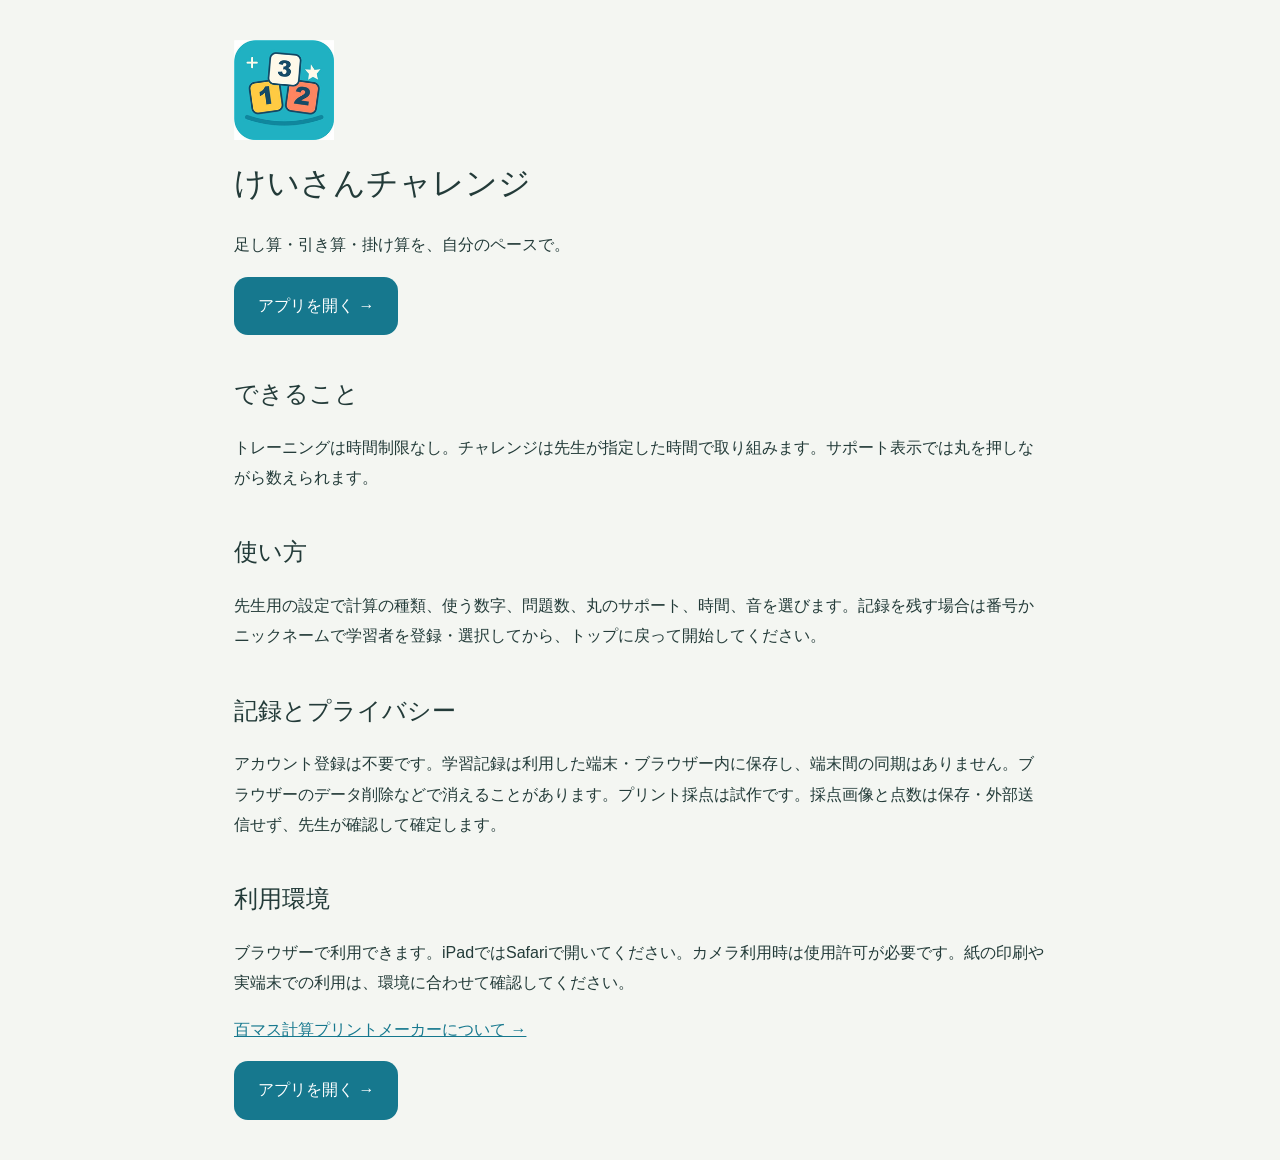
==== about-challenge.html @ ca188718 "Apply approved app icons and add search metadata and guides" ====
<!doctype html><html lang="ja"><head><meta charset="utf-8"><meta name="viewport" content="width=device-width,initial-scale=1"><title>けいさんチャレンジ｜使い方・機能</title><meta name="description" content="足し算・引き算・掛け算を、自分のペースで。トレーニングは時間制限なし。チャレンジは先生が指定した時間で取り組みます。サポート表示では丸を押しながら数えられます。"><link rel="canonical" href="https://keisan-challenge-print.pages.dev/about-challenge.html"><link rel="icon" href="assets/icon-challenge-96.png" type="image/png"><meta property="og:title" content="けいさんチャレンジ"><meta property="og:image" content="https://keisan-challenge-print.pages.dev/assets/icon-challenge-512.png"><link rel="stylesheet" href="style.css"></head><body><main class="about-page"><img class="about-icon" src="assets/icon-challenge-192.png" alt=""><h1>けいさんチャレンジ</h1><p>足し算・引き算・掛け算を、自分のペースで。</p><a class="open-app" href="index.html">アプリを開く →</a><h2>できること</h2><p>トレーニングは時間制限なし。チャレンジは先生が指定した時間で取り組みます。サポート表示では丸を押しながら数えられます。</p><h2>使い方</h2><p>先生用の設定で計算の種類、使う数字、問題数、丸のサポート、時間、音を選びます。記録を残す場合は番号かニックネームで学習者を登録・選択してから、トップに戻って開始してください。</p><h2>記録とプライバシー</h2><p>アカウント登録は不要です。学習記録は利用した端末・ブラウザー内に保存し、端末間の同期はありません。ブラウザーのデータ削除などで消えることがあります。プリント採点は試作です。採点画像と点数は保存・外部送信せず、先生が確認して確定します。</p><h2>利用環境</h2><p>ブラウザーで利用できます。iPadではSafariで開いてください。カメラ利用時は使用許可が必要です。紙の印刷や実端末での利用は、環境に合わせて確認してください。</p><p><a href="about-print.html">百マス計算プリントメーカーについて →</a></p><a class="open-app" href="index.html">アプリを開く →</a></main></body></html>
---- style.css ----
:root{font-family:"Yu Gothic UI","Meiryo",sans-serif;color:#233b39;background:#f4f6f2;font-synthesis:none}*{box-sizing:border-box}body{margin:0}header{display:flex;align-items:center;gap:16px;padding:24px 5%;background:#fff;border-bottom:1px solid #dce4df}header p{font-size:12px;margin:0;color:#617571}h1{font-size:21px;margin:3px 0}.mark{background:#226b59;color:white;border-radius:14px;font-size:32px;width:50px;height:50px;text-align:center}.badge{margin-left:auto;background:#edf3ef;border-radius:30px;padding:9px 16px;font-size:12px}main{max-width:920px;margin:auto;padding:36px 24px}.intro{margin-bottom:30px}h2{font-size:28px;margin:8px 0 12px}.eyebrow{font-size:12px;font-weight:bold;letter-spacing:2px;color:#337961}.intro>p:last-child,.hint,footer{color:#60746d;font-size:14px;line-height:1.8}section{background:#fff;border:1px solid #dde5df;border-radius:18px;padding:26px;margin:18px 0}h3{font-size:17px;margin:0 0 22px}.fields{display:grid;grid-template-columns:1fr 1fr;gap:22px}label,legend{font-size:14px;font-weight:600}label{display:flex;flex-direction:column;gap:10px}input,select,button{font:inherit}select,input[type=number]{width:100%;height:48px;border:1px solid #b5c6bd;border-radius:8px;background:#fbfcfa;padding:10px;color:#233b39}input:focus,select:focus,button:focus-visible{outline:3px solid #e2b44b;outline-offset:3px}fieldset{margin:0;padding:0;border:0;min-width:0}legend{margin-bottom:10px}.range{display:flex;align-items:center;gap:12px}.conditions{margin-top:24px}.check{display:flex;flex-direction:row;align-items:center;margin-top:22px;gap:10px}.check input{width:22px;height:22px;accent-color:#226b59}.hint{margin:12px 0}.actions{text-align:right}button{border:0;background:#226b59;color:#fff;border-radius:10px;padding:18px 24px;font-weight:bold;cursor:pointer}button:hover{background:#185644}button span{margin-left:25px}#questions{display:grid;grid-template-columns:repeat(2,1fr);gap:12px;padding-left:30px}#questions li{padding:12px;background:#f4f6f2;border-radius:8px;font-size:20px}#error{color:#923b2a;line-height:1.8}footer{text-align:center;margin:30px 0}[hidden]{display:none!important}@media(max-width:600px){header{padding:18px;gap:10px}h1{font-size:17px}.badge{display:none}main{padding:24px 14px}h2{font-size:23px}section{padding:20px}.fields{grid-template-columns:1fr}#questions{grid-template-columns:1fr}.actions button{width:100%}}
:root{--green:#226b59}.quiet{background:#edf3ef;color:#233b39}.quiet:hover{background:#dce9e0}#homeLink{margin-left:auto;padding:12px}.hero{padding:64px 32px;text-align:center;background:#e6eee4;border-radius:24px;margin:18px 0 28px}.hero h2{font-size:44px;line-height:1.6;letter-spacing:.06em}.hero>p{line-height:1.8}.hero button{min-width:240px;font-size:22px;margin:20px 0 8px}.teacher-card{display:flex;align-items:center;justify-content:space-between;width:100%;background:#fff;border:1px solid #cbd9d0;color:#233b39;text-align:left;padding:25px}.teacher-card span{font-size:14px;font-weight:normal}.teacher-card:hover{background:#edf3ef}.actions{display:flex;gap:12px;justify-content:flex-end;flex-wrap:wrap}.lesson-meta{display:flex;justify-content:space-between;color:#51675d}#progress{display:flex;justify-content:center;gap:8px;padding:0;list-style:none;margin:28px 0}#progress li{width:44px;height:44px;border:2px solid #c9d5cc;border-radius:50%;display:grid;place-items:center;background:#fff;font-size:18px}#progress .current{border:3px solid #226b59;background:#e0eee5;font-weight:bold}#progress .done{background:#e5ede7}.calculation{display:flex;justify-content:center;align-items:center;gap:20px;margin:40px 0 0;font-size:clamp(32px,6vw,64px);font-weight:bold}#answer{min-width:130px;min-height:90px;padding:10px;border:3px solid #568875;border-radius:12px;text-align:center;background:#fff}#feedback{text-align:center;min-height:56px;font-size:27px;margin:14px 0;color:#226b59}#keypad{display:grid;grid-template-columns:repeat(3,1fr);gap:12px;max-width:420px;margin:14px 0 0 auto}#keypad[data-side=left]{margin-left:0;margin-right:auto}#keypad button{min-height:72px;font-size:26px;background:#fff;color:#233b39;border:1px solid #aebfb4;box-shadow:0 3px 0 #d5dfd7}#keypad button:hover{background:#e6eee4}#keypad button:nth-child(12){background:#226b59;color:#fff}#retryOptions{text-align:center}#retryOptions button{margin:0 6px;padding:12px}@media(max-width:600px){.hero{padding:36px 18px}.hero h2{font-size:32px}.teacher-card{display:block}.teacher-card span{display:block;margin:10px 0 0}.calculation{gap:10px}#answer{min-width:95px;min-height:72px}#progress{gap:4px}#progress li{width:30px;height:30px;font-size:14px}#keypad{max-width:360px}#keypad button{min-height:60px}.actions button{width:auto}}
/* 10問を見通せる計算カード */
#progress{display:grid;grid-template-columns:repeat(10,minmax(0,1fr));gap:6px;overflow-x:auto;padding:4px 2px 10px;justify-content:normal}
#progress li{width:auto;height:auto;min-width:0;min-height:112px;border-radius:10px;display:flex;flex-direction:column;gap:9px;padding:8px 3px;border:2px solid #c9d5cc}
#progress .current{border:3px solid #226b59;padding:7px 2px;box-shadow:0 3px 0 #226b59}
.problem-number{font-size:12px;color:#60746d;line-height:1}.problem-expression{font-size:clamp(12px,1.5vw,17px);white-space:nowrap;font-weight:600;line-height:1.5}.problem-answer{display:block;width:80%;min-height:32px;border:1px solid #bdcec2;border-radius:5px;background:#fff;text-align:center;font-size:20px;line-height:30px;font-weight:600}.current .problem-number{color:#226b59;font-weight:bold}.done .problem-answer{background:#eff6ef}
@media(max-width:700px){#progress{grid-template-columns:repeat(10,76px);gap:6px}#progress li{min-height:106px}.problem-expression{font-size:16px}}
#progress li{min-height:100px;gap:7px}.problem-status{display:block;height:30px;line-height:30px;font-size:30px;font-weight:500}.problem-status.correct{color:#c33131}.problem-status.passed{color:#2467b3}
#support{margin:18px auto;max-width:700px}.support-hint{text-align:center;color:#51675d;font-size:15px;margin:8px 0 16px}#quantities{display:flex;justify-content:center;align-items:center;gap:16px;flex-wrap:wrap}.quantity{display:flex;flex-direction:column;gap:6px;padding:12px;background:#fff;border:1px solid #d0ddd4;border-radius:12px}.quantity-label{font-size:18px;text-align:center;font-weight:bold;margin-bottom:2px}.dot-row{display:grid;grid-template-columns:repeat(5,38px);gap:5px}.count-dot{display:grid;place-items:center;width:38px;height:38px;padding:0;min-width:0;border-radius:50%;background:#fff;border:2px solid #537c6a;color:#fff;touch-action:manipulation}.count-dot:hover{background:#e7eee6}.count-dot.counted{background:#226b59;border-color:#226b59}.count-dot.counted::after{content:'✓';font-size:22px}.count-dot:focus-visible{outline:3px solid #e2b44b;outline-offset:2px}.quantity-symbol{font-size:28px}.quantity-zero{color:#60746d;padding:6px}.quantity-summary{width:100%;text-align:center;margin:0;color:#51675d}#support:not([hidden])~#feedback{margin:8px 0;min-height:38px}@media(max-width:600px){#quantities{gap:10px}.dot-row{grid-template-columns:repeat(5,34px);gap:4px}.count-dot{width:34px;height:34px}.quantity{padding:10px}}
/* 入力する場所をひとまとまりにする */
#keypad{background:#e2ebf2;border:1px solid #bacddc;border-radius:20px;padding:18px;box-shadow:0 4px 0 #cedce6;max-width:456px}
#keypad button{border-color:#b4c4d0;box-shadow:0 3px 0 #c3d2dd}
#keypad button:nth-child(10){background:#fff1df;border-color:#d9bf9e;color:#674a2c}
#keypad button:nth-child(10):hover{background:#f9e2c4}
#keypad button:nth-child(12){background:#226b59;border-color:#226b59;color:#fff}
@media(max-width:600px){#keypad{padding:14px;max-width:388px;border-radius:16px}}
#openRecords{margin-top:12px}.register-row{display:flex;gap:16px;align-items:end;margin-top:24px}.register-row label{flex:1}input[type=text]{width:100%;padding:12px;border:1px solid #b5c6bd;border-radius:8px;background:#fbfcfa}#recordTable{width:100%;border-collapse:collapse}#recordTable th,#recordTable td{text-align:left;padding:14px;border-bottom:1px solid #dde5df}#recordTable th{background:#edf3ef}#recordTable button{padding:10px 16px}.record-table-wrap{overflow-x:auto}#clearLearnerRecords{margin-top:20px}#deleteRecordConfirm{background:#fff1df;border-radius:10px;padding:18px;margin-top:18px}#deleteRecordConfirm button{margin-right:10px}#storageMessage,#learnerMessage{line-height:1.8}@media(max-width:600px){.register-row{align-items:stretch;flex-direction:column}}
#openPrint{margin-top:12px}.print-controls{margin-bottom:24px}.print-controls button{margin:8px 8px 8px 0}#printError{color:#923b2a}#paper{width:210mm;min-height:297mm;padding:20mm 12mm 15mm;background:#fff;color:#000;box-shadow:0 4px 20px #0002;margin:24px auto;box-sizing:border-box;font-family:"Meiryo",sans-serif}.paper-meta{display:grid;grid-template-columns:1fr 1fr;gap:6mm 5mm;font-size:12pt;margin-bottom:10mm}.calculation-table{border-collapse:collapse;width:186mm;table-layout:fixed}.calculation-table th,.calculation-table td{border:0.4mm solid #222;padding:0;text-align:center;height:var(--cell-height);font-size:20pt;font-weight:normal}.calculation-table th{background:#f4f4f4}.paper-bottom{display:flex;justify-content:space-between;align-items:start;margin-top:5mm;font-size:11pt}.paper-qr{width:24mm;height:24mm;margin-left:auto}.paper-qr svg{display:block;width:100%;height:100%}#printView{overflow-x:auto}@page{size:A4 portrait;margin:20mm 12mm 15mm}@media print{html,body{background:#fff!important;margin:0!important;padding:0!important}header,footer,main>div:not(#printView),.print-controls{display:none!important}main{max-width:none;margin:0;padding:0}#printView{display:block!important;overflow:visible}#paper{display:block!important;margin:0;padding:0;width:186mm;min-height:0;box-shadow:none;break-inside:avoid}.calculation-table th{background:#f4f4f4!important;print-color-adjust:exact}.paper-meta,.calculation-table,.paper-bottom{break-inside:avoid}}
#paper.support-pages{width:auto;min-height:0;padding:0;background:transparent;box-shadow:none}.support-paper{width:210mm;height:297mm;box-sizing:border-box;padding:20mm 12mm 15mm;margin:24px auto;background:#fff;color:#000;box-shadow:0 4px 20px #0002}.support-paper .paper-meta{font-size:11pt;gap:4mm 5mm;margin-bottom:6mm}.support-paper-grid{display:grid;grid-template-columns:1fr 1fr;grid-template-rows:repeat(5,38mm);gap:2mm 4mm}.support-paper-card{border:0.3mm solid #555;padding:2.5mm;min-width:0;overflow:visible;box-sizing:border-box}.support-paper-card.unused{border-color:transparent}.support-paper-equation{display:flex;align-items:center;gap:2mm;font-size:15pt;white-space:nowrap;margin-bottom:2mm}.paper-answer-blank{display:inline-block;min-width:15mm;height:9mm;border:0.3mm solid #333;margin-left:auto}.paper-quantities{display:flex;align-items:center;gap:2mm;flex-wrap:wrap;font-size:12pt;max-width:100%}.paper-quantity{display:flex;flex-direction:column;gap:0.7mm;padding:1mm;border:0.2mm solid #aaa;min-height:4mm}.paper-dot-row{display:grid;grid-template-columns:repeat(5,3mm);gap:0.8mm}.paper-dot{width:3mm;height:3mm;border:0.25mm solid #000;border-radius:50%;display:block;box-sizing:border-box}.support-paper .paper-bottom{margin-top:3mm}.support-paper .paper-qr{width:24mm;height:24mm}@media print{#paper.support-pages{width:186mm;break-inside:auto}.support-paper{width:186mm;height:261mm;padding:0;margin:0;box-shadow:none;break-after:page;break-inside:avoid}.support-paper:last-child{break-after:auto}.support-paper-card{break-inside:avoid}}
.paper-dot-row{grid-template-columns:repeat(5,4mm);gap:1mm}.paper-dot{width:4mm;height:4mm}.paper-quantity{gap:0.8mm}
#openGrading{margin-top:12px}.photo-picker{margin:20px 0}#gradingVideo,#gradingCanvas{display:block;max-width:100%;height:auto;margin:20px auto}#gradingCanvas{cursor:crosshair;touch-action:manipulation}#gradingVideo{max-height:450px}.grading-row{display:grid;grid-template-columns:1fr 140px 1fr 1fr;align-items:center;gap:14px;padding:18px;background:#fff;border:1px solid #cad9cf;border-radius:12px;margin:12px 0}.grading-row canvas{width:140px;height:auto;border:1px solid #ccc}.grading-row .check{margin:0}.grading-status{grid-column:3/5}.grading-reference{position:absolute;left:-20000px;top:0;visibility:hidden;width:210mm;min-height:297mm;padding:20mm 12mm 15mm;background:#fff;color:#000;box-sizing:border-box;font-family:"Meiryo",sans-serif}.grading-reference.support-pages{padding:0;width:210mm}.grading-reference .support-paper{margin:0;box-shadow:none}#gradingResult{font-size:24px;font-weight:bold}#recognizePrint:disabled{opacity:.5}@media(max-width:600px){.grading-row{grid-template-columns:1fr 1fr}.grading-status{grid-column:auto}}
/* 学習画面：タブレットとノートPCの表示領域に合わせる */
@media screen{
body[data-view=lesson] header{padding:12px 24px}body[data-view=lesson] .mark{width:44px;height:44px;font-size:28px}body[data-view=lesson] main{padding:16px 24px 24px}body[data-view=lesson] #progress{margin:12px 0 16px}body[data-view=lesson] .calculation{margin-top:12px}body[data-view=lesson] #feedback{margin:8px 0;min-height:40px}body[data-view=lesson] #keypad{margin-top:10px}body[data-view=lesson] #keypad button{min-height:60px;padding:12px}body[data-view=lesson] #support{margin:12px auto}body[data-view=lesson] .support-hint{margin:8px 0}
}
@media screen and (min-width:900px) and (max-height:850px){
body[data-view=lesson] main{max-width:1120px;padding:10px 24px 20px}
#lesson{display:grid;grid-template-columns:minmax(0,1fr) minmax(0,1fr);column-gap:24px;align-items:start}
#lesson .lesson-meta{grid-column:1/3;grid-row:1}#lesson #progress{grid-column:1/3;grid-row:2;margin:10px 0 12px}#lesson #progress li{min-height:84px;padding-top:5px;padding-bottom:5px;gap:4px}
#lesson .calculation{grid-column:1/3;grid-row:3;margin:4px 0 14px;font-size:48px}#lesson #answer{min-height:70px;min-width:110px;padding:5px 12px}
#lesson #support{grid-column:1;grid-row:4;margin:0;width:100%;max-width:none}#lesson #feedback{grid-column:1;grid-row:5;margin:8px 0;min-height:36px}#lesson #retryOptions{grid-column:1;grid-row:6}
#lesson #keypad{grid-column:2;grid-row:4/7;width:100%;margin:0;max-width:456px;justify-self:end;padding:14px;gap:10px}#lesson #keypad button{min-height:56px;padding:10px;font-size:25px}
#lesson[data-side=left] #keypad{grid-column:1;justify-self:start}#lesson[data-side=left] #support,#lesson[data-side=left] #feedback,#lesson[data-side=left] #retryOptions{grid-column:2}
#lesson #quantities{gap:8px}#lesson .quantity{padding:8px;gap:4px}#lesson .quantity-label{font-size:16px}#lesson .dot-row{grid-template-columns:repeat(5,36px);gap:4px}#lesson .count-dot{width:36px;height:36px}#lesson .quantity-symbol{font-size:20px}
}
@media screen and (max-width:899px){#progress{grid-template-columns:repeat(10,minmax(70px,1fr))}.grading-row{grid-template-columns:1fr 120px 1fr}.grading-row canvas{width:120px}.grading-row .check{grid-column:3}.grading-status{grid-column:2/4}}
@media screen and (max-width:600px){body[data-view=lesson] main{padding:12px 14px 20px}.grading-row{grid-template-columns:1fr 1fr}.grading-row .check,.grading-status{grid-column:auto}.calculation{min-width:0}#equation{overflow-wrap:anywhere}#keypad{width:100%}}
@media screen and (min-width:601px) and (max-width:899px) and (max-height:1000px){
body[data-view=lesson] main{padding:10px 24px 16px}#lesson #progress{margin:8px 0 10px}#lesson #progress li{min-height:84px;gap:4px}#lesson .calculation{font-size:48px;margin:8px 0}#lesson #answer{min-height:70px;min-width:110px;padding:5px 12px}#lesson #support{margin:8px auto}#lesson #keypad{padding:14px;gap:10px}#lesson #keypad button{min-height:56px;padding:10px}#lesson .quantity{padding:8px;gap:4px}#lesson .dot-row{grid-template-columns:repeat(5,36px);gap:4px}#lesson .count-dot{width:36px;height:36px}
}
@media screen and (min-width:601px) and (max-width:899px) and (max-height:1000px){#lesson #keypad{gap:8px}#lesson #keypad button{min-height:52px}}
/* 子どもの入口と学習画面：あたたかい色と、分かりやすい形 */
@media screen{
body[data-view=home],body[data-view=lesson],body[data-view=result]{background:#fffaf0;color:#253a4a;font-family:"UD Digi Kyokasho N-R","BIZ UDPGothic","Yu Gothic UI","Meiryo",sans-serif}
body[data-view=home] header,body[data-view=lesson] header,body[data-view=result] header{background:#fffefb;border-bottom:2px solid #eee6d4}
body[data-view=home] .mark,body[data-view=lesson] .mark,body[data-view=result] .mark{background:#367b9d;border-radius:16px 16px 8px 16px;box-shadow:3px 3px 0 #dbeaf0}
#home .hero{position:relative;overflow:hidden;background:#fff0bd;border:2px solid #f2d783;border-radius:32px;padding:30px 28px 34px;margin-top:6px;box-shadow:0 7px 0 #f0e1ad}
#home .hero h2{font-size:42px;line-height:1.5;margin:12px 0;color:#284952;letter-spacing:.04em}#home .hero>p{color:#52625c}#home .hero .eyebrow{font-size:13px;letter-spacing:.08em;margin-top:16px}
.math-friends{display:flex;justify-content:center;align-items:center;gap:10px}.math-friends span{display:grid;place-items:center;width:46px;height:46px;border-radius:15px;background:#fffdf6;color:#367b9d;font-size:28px;font-weight:bold;box-shadow:0 3px 0 #e2cd92}.math-friends span:nth-child(1){background:#dcefe9;transform:rotate(-8deg)}.math-friends span:nth-child(3){background:#ffe0cd;transform:rotate(6deg);color:#925d42}.math-friends span:nth-child(5){background:#dfeaf8;transform:rotate(-5deg)}.math-friends span:nth-child(even){background:transparent;box-shadow:none;width:25px;color:#60715d}
#home #start{background:#337fa0;border:2px solid #276786;border-radius:22px;box-shadow:0 5px 0 #245e7a;font-size:24px;padding:18px 28px;margin-top:16px;min-height:72px}#home #start:hover{background:#286f90}#home #start:active{transform:translateY(3px);box-shadow:0 2px 0 #245e7a}#homeSummary{font-size:14px;margin-top:22px}
.teacher-area{margin-top:34px}.teacher-label{font-size:14px;font-weight:bold;color:#60716b;margin:0 0 12px}.teacher-menu{display:grid;grid-template-columns:1fr 1fr;gap:12px}.teacher-menu .teacher-card{display:block;border-radius:16px;padding:18px 20px;margin:0!important;min-width:0;font-size:17px;border-color:#d7ddd4}.teacher-menu .teacher-card span{display:block;margin:8px 0 0;font-size:12px;line-height:1.7;color:#65766d}.teacher-area #learnerSummary{font-size:12px}
body[data-view=lesson] #progress li{background:#fffefd;border-color:#d7dedc;border-radius:15px}body[data-view=lesson] #progress li:nth-child(3n+2){background:#f1f7fb}body[data-view=lesson] #progress li:nth-child(3n){background:#fff4e8}body[data-view=lesson] #progress li.current{background:#fff0b7;border-color:#337c69;box-shadow:0 4px 0 #337c69}body[data-view=lesson] #progress li.done{background:#edf4ed}
body[data-view=lesson] #answer{border-color:#d5ab48;border-radius:19px;background:#fffefa;box-shadow:0 4px 0 #eee0b9}body[data-view=lesson] .quantity{border-radius:18px;border:2px solid #dce5d9;background:#fffefa}body[data-view=lesson] .quantity-label{color:#445b51}body[data-view=lesson] #keypad{background:#dcecf7;border:2px solid #b9d4e6;border-radius:24px;box-shadow:0 5px 0 #c1d8e7}body[data-view=lesson] #keypad button{border-radius:15px;font-weight:bold;color:#29465a}body[data-view=lesson] #keypad button:nth-child(10){color:#785326}body[data-view=lesson] #keypad button:nth-child(12){color:white;background:#337c69;border-color:#337c69}body[data-view=lesson] #keypad button:active{transform:translateY(2px);box-shadow:none}body[data-view=lesson] #modeLabel{padding:4px 12px;border-radius:20px;background:#e9efe1;font-size:13px}body[data-view=lesson] #timer{align-self:center;font-variant-numeric:tabular-nums}
#result.hero{background:#fff0bd;border:2px solid #eed386;border-radius:32px}#resultTitle{color:#315b52}#resultHome{border-radius:18px;background:#337fa0;box-shadow:0 4px 0 #245e7a}
}
@media screen and (max-width:600px){#home .hero{padding:24px 16px 28px;border-radius:24px}#home .hero h2{font-size:30px}#home #start{font-size:20px;min-width:0;width:100%;padding:16px}.teacher-menu{grid-template-columns:1fr}.math-friends{gap:7px}.math-friends span{width:40px;height:40px;font-size:25px}.teacher-menu .teacher-card{padding:16px}}
@media screen and (min-width:900px) and (max-height:850px){body[data-view=lesson] #modeLabel{padding:2px 10px}body[data-view=lesson] .quantity{padding:7px}}
@media screen{body[data-view=home],body[data-view=lesson],body[data-view=result]{min-height:100svh}}
/* 「せいかつじかん」と同じ仲間が迎える計算の教室 */
.lesson-guide{display:none}
@media screen{
body[data-view=home]{background:#583f26 url('assets/classroom.png') center center/cover fixed no-repeat}
body[data-view=home] header{background:rgba(255,250,231,.94);border-bottom:2px solid #bb9558;box-shadow:0 3px 12px #241b1630}
body[data-view=home] main{max-width:1040px;padding-top:30px}
#home .hero{display:grid;grid-template-columns:minmax(0,1fr) 290px;align-items:center;gap:10px;padding:18px 24px;background:rgba(21,65,48,.94);border:7px solid #b88b4e;border-radius:24px;box-shadow:0 8px 0 #5e3e27,0 12px 26px #20140f45;overflow:visible}
.welcome-copy{min-width:0;padding:14px 0 16px}#home .hero h2{color:#fff7db;font-size:38px}#home .hero .eyebrow,#home .hero .welcome-copy>p{color:#f9f0d2}#home .hero .eyebrow{font-size:12px;margin:15px 0 6px}#home .hero h2{margin:10px 0}#home .hero .welcome-copy>p:not(.eyebrow){font-size:14px;line-height:1.8}
#home #start{background:#ffdc77;color:#3f4534;border-color:#e8bd50;box-shadow:0 5px 0 #b4872e;font-size:22px;min-height:66px;margin-top:12px;padding:16px 24px}#home #start:hover{background:#ffe99d}#home #start:active{box-shadow:0 2px 0 #b4872e}#homeSummary{margin:20px 0 0}
.welcome-friends{position:relative;align-self:stretch;display:flex;align-items:end;justify-content:center;min-height:350px;padding:66px 0 26px}.welcome-speech{position:absolute;top:8px;left:30px;z-index:2;background:#fff9e7;color:#4f5b45;font-size:18px;font-weight:bold;line-height:1.6;padding:12px 24px;border-radius:24px 24px 24px 4px;box-shadow:0 4px 0 #142f2730;transform:rotate(-3deg);margin:0}.welcome-portraits{display:flex;gap:12px;align-items:end;width:100%}.welcome-portraits img{width:126px;height:224px;object-fit:cover;object-position:center top;border:5px solid #f2dfb7;background:#fff9ea;border-radius:65px 65px 20px 20px;box-shadow:0 5px 0 #10342750}.welcome-portraits img:first-child{transform:rotate(-4deg)}.welcome-portraits img:last-child{transform:rotate(4deg)}.welcome-okojo{position:absolute;right:-4px;bottom:0;width:66px;height:138px;object-fit:contain;filter:drop-shadow(0 3px 2px #1c2a2e30)}
#home .teacher-area{background:rgba(255,250,235,.96);border:2px solid #e3cca2;border-radius:20px;padding:18px;margin-top:26px;box-shadow:0 4px 16px #291b1c30}.teacher-label{color:#625238}#home .teacher-menu .teacher-card{background:#fffdf7;border-color:#ddd2bc}#home .teacher-menu .teacher-card:hover{background:#fff1c9}#home .teacher-area #learnerSummary{color:#625c4e;margin-bottom:0}body[data-view=home] footer{color:#fff5dd;background:rgba(36,39,28,.8);border-radius:12px;padding:10px;margin-bottom:0;font-size:12px}
body[data-view=lesson] .lesson-guide,body[data-view=result] .lesson-guide{display:block;width:30px;height:44px;object-fit:contain;margin-left:auto}body[data-view=result] #homeLink{margin-left:10px}
}
@media screen and (max-width:800px){#home .hero{grid-template-columns:minmax(0,1fr) 210px;padding:16px;border-width:5px}#home .hero h2{font-size:30px}.welcome-friends{min-height:320px;padding-bottom:20px}.welcome-portraits{gap:8px}.welcome-portraits img{width:92px;height:190px;border-width:4px}.welcome-speech{left:2px;font-size:16px;padding:10px 18px;top:24px}.welcome-okojo{width:55px;height:110px}#home #start{font-size:19px;min-width:0;padding:15px 18px}.math-friends{gap:6px}.math-friends span{width:38px;height:38px;font-size:24px}}
@media screen and (max-width:600px){body[data-view=home] main{padding:20px 14px}#home .hero{display:flex;flex-direction:column;gap:0;padding:12px 16px 20px}.welcome-copy{width:100%;padding-bottom:4px}.welcome-friends{min-height:180px;height:180px;width:260px;align-self:center;padding:0;align-items:end}.welcome-portraits{justify-content:center;gap:12px}.welcome-portraits img{width:76px;height:150px;border-width:3px}.welcome-speech{top:0;left:0;font-size:13px;padding:8px 12px;transform:rotate(-4deg)}.welcome-okojo{width:48px;height:100px;right:0}#home .teacher-area{padding:14px}#home .hero .welcome-copy>p:not(.eyebrow){font-size:13px}}
@media screen{body[data-view=lesson] #homeLink{margin-left:12px;min-height:44px;padding:10px 14px}#leaveLesson{max-width:min(92vw,480px);padding:28px;border:2px solid #c6d8ce;border-radius:20px;color:#253a4a;background:#fffdf5;box-shadow:0 14px 50px #0003}#leaveLesson::backdrop{background:#20312b80}#leaveTitle{font-size:23px;line-height:1.5}#leaveDescription{font-size:17px;line-height:1.8}.leave-actions{display:flex;gap:12px;flex-wrap:wrap;margin-top:24px}.leave-actions button{min-height:48px;padding:14px 18px}body[data-view=lesson] header>div{min-width:0}@media(max-width:450px){body[data-view=lesson] header{gap:8px;padding:10px 12px}body[data-view=lesson] header h1{font-size:14px}body[data-view=lesson] header p{font-size:10px}body[data-view=lesson] .lesson-guide{display:none}body[data-view=lesson] #homeLink{margin-left:auto;font-size:12px;padding:8px}}
}
/* 子ども用の入口と先生の管理画面を分離 */
@media screen{
body[data-view=home]{background:#fffaf0}body[data-view=home] header{background:transparent;border:0;box-shadow:none;justify-content:flex-end;padding:16px 24px;min-height:72px}body[data-view=home] header>.mark,body[data-view=home] header>div{display:none}#teacherEntry{font-size:14px;min-height:44px;background:#f1f1e9;color:#54645c;border:1px solid #d3dbd2;padding:10px 16px}#teacherBack{margin-left:auto;margin-right:12px;padding:10px 14px;min-height:44px}body[data-view=home] main{max-width:920px;padding:16px 24px 32px}.child-start{min-height:calc(100svh - 130px);display:flex;flex-direction:column;align-items:center;justify-content:center;gap:20px}#childName{font-size:26px;font-weight:bold;margin:0;color:#344e45;overflow-wrap:anywhere;max-width:100%}.child-okojo{width:54px;height:100px;object-fit:contain}#home #start{display:flex;flex-direction:column;align-items:center;justify-content:center;gap:18px;width:min(100%,520px);min-height:230px;margin:0;padding:28px;background:#236e96;color:white;border:3px solid #195777;border-radius:26px;box-shadow:0 6px 0 #194c67;font-size:48px;font-weight:bold}#home #start>span{margin:0}.start-icon{font-size:54px;line-height:1}#home #start:hover{background:#195f85}#home #start:active{transform:translateY(3px);box-shadow:0 3px 0 #194c67}#startError:empty{display:none}#teacherMenuView .teacher-menu{margin-top:24px}body[data-view=home] footer{display:none}#teacherMenuView #learnerSummary{margin-top:24px}@media(max-width:600px){#home #start{min-height:210px;font-size:40px}.child-start{min-height:calc(100svh - 120px)}#teacherBack{font-size:12px;padding:8px;margin-right:6px}body:not([data-view=home]) header{flex-wrap:wrap}}
}
/* 入口の目的と温かみを戻し、操作の主役はひとつにする */
@media screen{
body[data-view=home]{background:#fbf6e9}body[data-view=home] header{justify-content:flex-start;background:#fffdf7;border-bottom:2px solid #e8ddc2;padding:16px 28px}body[data-view=home] header>.mark{display:block;background:#357e92;box-shadow:3px 3px 0 #dcebea}body[data-view=home] header>div{display:block}body[data-view=home] header>div>p{display:none}body[data-view=home] header h1{font-size:23px;line-height:1.5;margin:0}#teacherEntry{margin-left:auto}
body[data-view=home] main{padding:28px 24px;max-width:960px}.child-start{min-height:min(700px,calc(100svh - 160px));background:#fffdf6;border:2px solid #e9dcbb;border-radius:32px;box-shadow:0 7px 0 #eee2c6;gap:24px;padding:32px 28px;position:relative}#childName{font-size:22px;margin:0}.home-welcome{display:flex;justify-content:center;align-items:center;gap:28px;position:relative;width:100%;max-width:560px;min-height:230px}.child-okojo{width:110px;height:215px;object-fit:contain;filter:drop-shadow(0 5px 1px #e5ddc9)}.number-note{display:flex;flex-direction:column;justify-content:center;align-items:center;width:160px;height:120px;font-size:34px;line-height:1.5;font-weight:bold;color:#f7f5de;background:#315e4d;border:7px solid #c5a36b;border-radius:12px;transform:rotate(-6deg);box-shadow:0 4px 0 #e4d6b9}.home-invitation{align-self:flex-start;position:relative;margin:18px 0 0;background:#ffedb2;color:#455245;font-size:24px;font-weight:bold;padding:16px 22px;border-radius:24px 24px 24px 4px;line-height:1.6;white-space:nowrap}.home-invitation::after{content:'';position:absolute;left:0;bottom:-11px;width:20px;height:20px;background:#ffedb2;clip-path:polygon(0 0,100% 0,0 100%)}
#home #start{flex-direction:row;gap:18px;width:min(100%,650px);min-height:116px;padding:22px 26px;font-size:30px;border-radius:24px;background:#26748a;border-color:#1b5c70;box-shadow:0 6px 0 #194f60}#home #start:hover{background:#1c667c}#home #start .start-icon{display:grid;place-items:center;background:#fff5d8;color:#296d7e;border-radius:12px;width:52px;height:52px;font-size:40px;line-height:1;flex-shrink:0}#home #start .start-arrow{font-size:24px;margin-left:auto}#home #start>span:nth-child(2){flex:1}#startError{max-width:650px;line-height:1.8;color:#923b2a}
}
@media screen and (max-width:700px){body[data-view=home] header{padding:14px 16px;gap:12px}body[data-view=home] header h1{font-size:19px}body[data-view=home] header .mark{width:40px;height:40px;font-size:26px}body[data-view=home] main{padding:22px 16px}.child-start{padding:26px 18px;border-radius:26px}.home-welcome{gap:16px}.number-note{width:125px;height:108px;font-size:28px}.child-okojo{width:85px;height:185px}.home-invitation{font-size:20px;padding:14px 16px}#home #start{font-size:24px;padding:20px 18px;gap:12px;min-height:105px}}
@media screen and (max-width:450px){body[data-view=home] header{gap:8px}body[data-view=home] header h1{font-size:15px}#teacherEntry{font-size:12px;padding:8px 10px}.child-start{padding:22px 14px;gap:22px}.home-welcome{gap:10px;min-height:195px}.number-note{width:98px;height:92px;font-size:22px;border-width:5px}.child-okojo{width:64px;height:160px}.home-invitation{font-size:16px;padding:12px;margin-top:12px}#home #start{font-size:19px;gap:10px;padding:18px 12px;min-height:100px}#home #start .start-icon{width:38px;height:42px;font-size:30px}#home #start .start-arrow{font-size:16px}}
@media screen and (max-height:700px) and (min-width:701px){body[data-view=home] main{padding-top:18px}.child-start{min-height:0;gap:16px;padding:22px}.home-welcome{min-height:185px}.child-okojo{height:175px}.home-invitation{margin-top:8px}#home #start{min-height:100px}}
/* かぞえて とこう！けいさんチャレンジ：タイトル→数える仲間→スタート */
@media screen{
body[data-view=home]{background:#fffcf3}body[data-view=home]::before{content:'';position:absolute;left:0;right:0;top:0;height:18px;background:#19afbf;pointer-events:none}body[data-view=home] header{background:transparent;border:0;box-shadow:none;padding:30px 24px 8px;min-height:74px;justify-content:flex-end}body[data-view=home] header>.mark,body[data-view=home] header>div{display:none}body[data-view=home] main{max-width:740px;padding:8px 24px 36px}.child-start{min-height:0;border:0;border-radius:0;background:transparent;box-shadow:none;padding:14px 20px 28px;gap:0;max-width:620px;margin:0 auto;text-align:center}.child-brand{position:relative;z-index:1}.challenge-invitation{font-size:clamp(20px,3vw,27px);font-weight:800;letter-spacing:.1em;color:#3a736e;margin:0 0 12px}.challenge-title{display:flex;flex-direction:column;align-items:center;gap:1px;margin:0;font-family:"UD Digi Kyokasho N-B","BIZ UDPGothic","Meiryo",sans-serif;font-size:clamp(38px,6.4vw,57px);line-height:1.25;letter-spacing:.05em;font-weight:900}.challenge-title span{display:block;color:#267b9b;text-shadow:2px 3px 0 #dcebe9}.challenge-title span:last-child{color:#be7526;text-shadow:2px 3px 0 #ffedbd}.counting-scene{position:relative;display:flex;align-items:center;justify-content:center;width:100%;margin:10px 0 8px;min-height:0}.counting-mascot{display:block;width:min(100%,460px);height:auto;max-height:300px;object-fit:contain}.counting-scene::before,.counting-scene::after{content:'＋';font-weight:bold;font-size:26px;color:#c2e5e4;position:absolute;top:30%;left:5%;pointer-events:none}.counting-scene::after{content:'＝';left:auto;right:5%;top:60%;color:#eed9ac;transform:rotate(-12deg)}#childName{font-size:18px;color:#596c61;margin:16px 0 0}#home #start{width:min(100%,470px);min-height:82px;padding:20px 28px;border-radius:24px;flex-direction:row;gap:20px;font-size:27px;background:#16788e;border:3px solid #14667a;box-shadow:0 5px 0 #125468}#home #start>span:first-child{flex:1;margin:0}#home #start .start-arrow{font-size:23px;flex:0;margin:0}#home #start:hover{background:#0e6d83}#teacherEntry{background:#fffdf6;color:#61736c;border-color:#dce4d9;font-size:13px;min-height:42px;padding:9px 14px}#startError{font-size:15px;margin-top:20px}
}
@media screen and (max-height:800px) and (min-width:601px){body[data-view=home] header{padding-top:26px}.child-start{padding-top:0}.challenge-invitation{font-size:22px;margin-bottom:8px}.challenge-title{font-size:46px}.counting-mascot{max-height:245px;width:370px}.counting-scene{margin:4px 0}#home #start{min-height:74px;font-size:25px;padding:17px 24px}}
@media screen and (max-width:600px){body[data-view=home] main{padding:10px 16px 28px}.child-start{padding:14px 6px 22px}.challenge-invitation{font-size:20px;margin-bottom:10px}.challenge-title{font-size:clamp(32px,8.7vw,46px)}.counting-mascot{max-height:270px;width:100%}.counting-scene{margin:12px 0 8px}#home #start{min-height:78px;padding:18px;font-size:23px;gap:10px}#home #start .start-arrow{font-size:18px}.counting-scene::before{left:0}.counting-scene::after{right:0}}
@media screen{#home #start>span:first-child{flex:1 1 auto;white-space:nowrap}#home #start>span.start-arrow:last-child{flex:0 0 auto;margin:0;font-size:22px}.counting-scene::before,.counting-scene::after{content:none}}@media screen and (max-width:450px){#home #start>span.start-arrow:last-child{font-size:16px}}
.screen-reader-title{position:absolute;width:1px;height:1px;padding:0;margin:-1px;overflow:hidden;clip-path:inset(50%);white-space:nowrap;border:0}
@media screen{.child-brand{width:100%;display:flex;justify-content:center}.challenge-logo{display:block;width:min(100%,450px);height:auto;max-height:280px;object-fit:contain}.counting-scene{margin:0 0 10px}.counting-mascot{max-height:270px;width:min(100%,420px)}.child-start{padding-top:0}}
@media screen and (max-height:800px) and (min-width:601px){.challenge-logo{max-height:225px;width:365px}.counting-mascot{max-height:220px;width:340px}.counting-scene{margin:0 0 8px}}
@media screen and (max-width:600px){.challenge-logo{width:min(100%,350px);max-height:225px}.counting-mascot{max-height:240px}.child-start{padding-top:0}.counting-scene{margin:0 0 10px}}
@media screen{#teacherEntry{display:flex;flex-direction:column;align-items:flex-start;gap:4px;text-align:left;padding:10px 14px;border:1px solid #c9d6cd;background:#fffdf6;color:#3c564d;min-height:52px}#teacherEntry>span{margin:0}.teacher-entry-name{font-size:12px;font-weight:600}.teacher-entry-action{font-size:14px;font-weight:700}.teacher-menu-lead{font-size:16px;line-height:1.8;color:#52685f;max-width:680px}#teacherMenuView h2{margin-top:8px}@media(max-width:450px){#teacherEntry{padding:8px 10px;gap:3px}.teacher-entry-name{font-size:10px}.teacher-entry-action{font-size:12px}}}
@media screen{.teacher-workspaces{display:grid;gap:24px;margin-top:26px}.teacher-workspace{margin:0;padding:26px;border:2px solid #c9dcd8;border-radius:20px;background:#f3f9f6}.teacher-workspace.print-workspace{border-color:#e1d2af;background:#fff9ed}.workspace-heading{display:flex;gap:16px;align-items:center}.workspace-heading h3{font-size:22px;margin:0 0 6px}.workspace-heading p{font-size:14px;line-height:1.7;color:#52685f;margin:0}.workspace-icon{display:grid;place-items:center;width:48px;height:48px;background:#d5e9e5;color:#2c655a;border-radius:12px;font-size:30px;flex-shrink:0}.print-workspace .workspace-icon{background:#f3e4bf;color:#80622a}.workspace-summary{font-size:14px;color:#52685f;margin:18px 0 0}#teacherMenuView .teacher-workspace .teacher-menu{margin-top:20px}.teacher-workspace .hint{margin:18px 0 0}.teacher-workspace .teacher-card{min-height:100px;text-align:left;background:#fff}.teacher-workspace .teacher-card span{font-size:13px}@media(max-width:600px){.teacher-workspace{padding:20px 16px}.workspace-heading{gap:12px}.workspace-heading h3{font-size:19px}.workspace-heading p{font-size:13px}.workspace-icon{width:40px;height:40px;font-size:26px}}}

@media screen{.print-app-nav{display:flex;gap:12px;flex-wrap:wrap;margin-bottom:30px}body[data-app="print"] header{border-top:8px solid #d9b768}body[data-app="print"] .print-controls>p:first-child{display:none}body[data-app="print"] footer a{color:#226b59}}

@media print{.print-app-nav{display:none!important}}

.paper-link{display:flex;flex-direction:column;align-items:center;gap:1mm;color:#000;text-decoration:none;font-size:8pt;width:36mm;margin-left:5mm}.paper-link svg{display:block;width:30mm;height:30mm}.paper-bottom{justify-content:flex-end}.imported-notice{text-align:center;font-weight:bold;color:#226b59}.answer-cell{color:#bd3232!important}.answer-actions{display:flex;gap:12px;flex-wrap:wrap;margin:16px 0}@media print{.answer-actions{display:none!important}}

#answerQrVideo{display:block;width:100%;max-width:720px;max-height:65vh;background:#172c29;border-radius:16px;margin:20px 0;object-fit:contain}

@media screen{.child-mode-buttons{display:grid;grid-template-columns:1fr 1fr;gap:16px;width:100%;max-width:560px;margin:0 auto}.child-mode-buttons button,#home .child-mode-buttons #start{display:flex;flex-direction:column;justify-content:center;align-items:center;gap:8px;width:100%;min-width:0;min-height:100px;margin:0;padding:16px 10px;border-radius:22px;font-size:25px;box-shadow:0 5px 0 #125468}.child-mode-buttons #startChallenge{background:#d96a32;border:3px solid #bf5725;box-shadow:0 5px 0 #a24a20}.child-mode-buttons button span{margin:0!important;white-space:nowrap}.child-mode-buttons small{font-size:13px;font-weight:normal}.child-record-button{display:block;margin:22px auto 0;min-width:180px;background:#fff2c8;color:#674f27;border:2px solid #d7bb72;border-radius:18px;font-size:23px}.child-record-button:hover{background:#f6e5ac}#childRecordsView{max-width:660px;margin:auto}#childRecordStats{padding:24px;background:#fff2c8;border-radius:20px;font-size:27px;font-weight:bold;text-align:center}#childRecordList{list-style:none;padding:0}#childRecordList li{display:flex;justify-content:space-between;gap:16px;padding:20px;margin:12px 0;background:#fff;border-radius:16px;font-size:21px}#childRecordList strong{color:#16788e}#childRecordName{font-size:23px}#childRecordMessage{line-height:1.8}@media(max-width:450px){.child-mode-buttons{gap:10px}.child-mode-buttons button,#home .child-mode-buttons #start{font-size:20px}.child-mode-buttons small{font-size:11px}.counting-mascot{max-height:190px}}}

.app-icon{object-fit:contain;padding:0;background:transparent;border-radius:12px}body[data-view=home] header>.app-icon{display:none}.about-page{max-width:860px;margin:0 auto;padding:40px 24px;line-height:1.9}.about-page h1{font-size:32px}.about-page .about-icon{width:100px;height:100px}.about-page .open-app{display:inline-block;padding:14px 24px;border-radius:14px;background:#16788e;color:white;text-decoration:none;font-weight:bold}.about-page h2{margin-top:36px;font-size:24px}.about-page a{color:#16788e}.about-page .open-app{color:white}
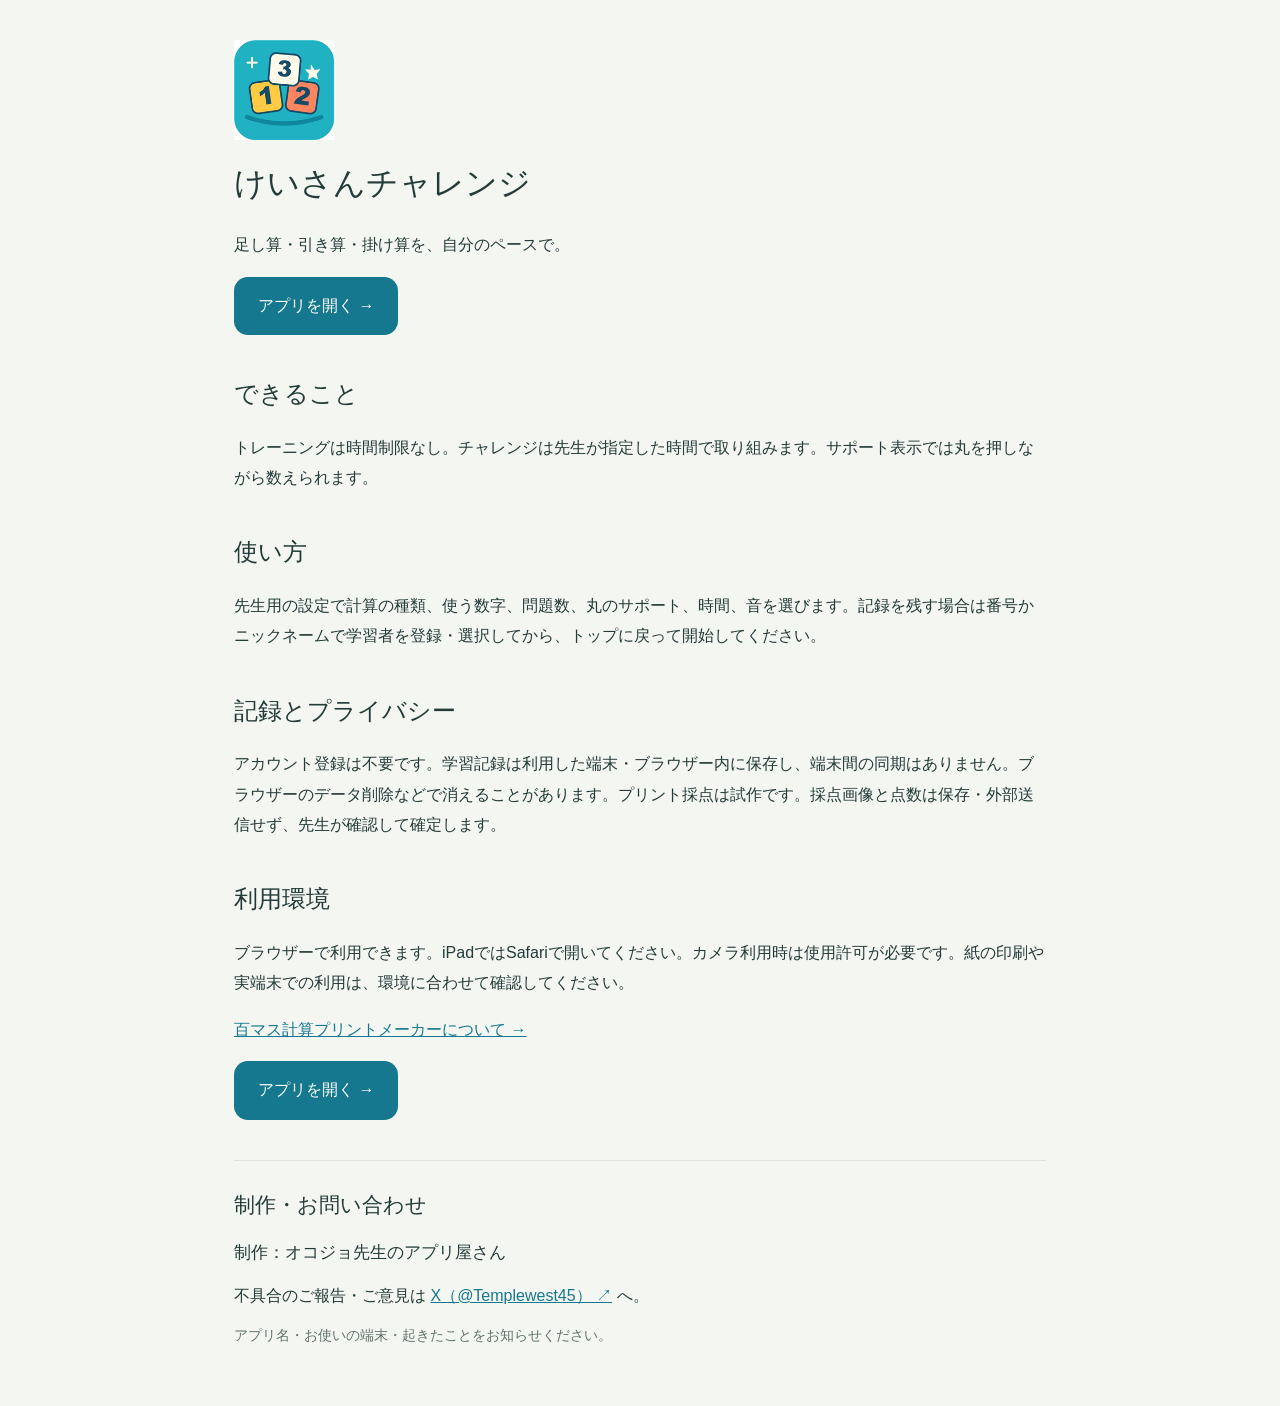
==== commit be2764aa: "Add creator credit and feedback contact to existing app guides" ====
--- a/about-challenge.html
+++ b/about-challenge.html
@@ -1 +1 @@
-<!doctype html><html lang="ja"><head><meta charset="utf-8"><meta name="viewport" content="width=device-width,initial-scale=1"><title>けいさんチャレンジ｜使い方・機能</title><meta name="description" content="足し算・引き算・掛け算を、自分のペースで。トレーニングは時間制限なし。チャレンジは先生が指定した時間で取り組みます。サポート表示では丸を押しながら数えられます。"><link rel="canonical" href="https://keisan-challenge-print.pages.dev/about-challenge.html"><link rel="icon" href="assets/icon-challenge-96.png" type="image/png"><meta property="og:title" content="けいさんチャレンジ"><meta property="og:image" content="https://keisan-challenge-print.pages.dev/assets/icon-challenge-512.png"><link rel="stylesheet" href="style.css"></head><body><main class="about-page"><img class="about-icon" src="assets/icon-challenge-192.png" alt=""><h1>けいさんチャレンジ</h1><p>足し算・引き算・掛け算を、自分のペースで。</p><a class="open-app" href="index.html">アプリを開く →</a><h2>できること</h2><p>トレーニングは時間制限なし。チャレンジは先生が指定した時間で取り組みます。サポート表示では丸を押しながら数えられます。</p><h2>使い方</h2><p>先生用の設定で計算の種類、使う数字、問題数、丸のサポート、時間、音を選びます。記録を残す場合は番号かニックネームで学習者を登録・選択してから、トップに戻って開始してください。</p><h2>記録とプライバシー</h2><p>アカウント登録は不要です。学習記録は利用した端末・ブラウザー内に保存し、端末間の同期はありません。ブラウザーのデータ削除などで消えることがあります。プリント採点は試作です。採点画像と点数は保存・外部送信せず、先生が確認して確定します。</p><h2>利用環境</h2><p>ブラウザーで利用できます。iPadではSafariで開いてください。カメラ利用時は使用許可が必要です。紙の印刷や実端末での利用は、環境に合わせて確認してください。</p><p><a href="about-print.html">百マス計算プリントメーカーについて →</a></p><a class="open-app" href="index.html">アプリを開く →</a></main></body></html>+<!doctype html><html lang="ja"><head><meta charset="utf-8"><meta name="viewport" content="width=device-width,initial-scale=1"><title>けいさんチャレンジ｜使い方・機能</title><meta name="description" content="足し算・引き算・掛け算を、自分のペースで。トレーニングは時間制限なし。チャレンジは先生が指定した時間で取り組みます。サポート表示では丸を押しながら数えられます。"><link rel="canonical" href="https://keisan-challenge-print.pages.dev/about-challenge.html"><link rel="icon" href="assets/icon-challenge-96.png" type="image/png"><meta property="og:title" content="けいさんチャレンジ"><meta property="og:image" content="https://keisan-challenge-print.pages.dev/assets/icon-challenge-512.png"><link rel="stylesheet" href="style.css"></head><body><main class="about-page"><img class="about-icon" src="assets/icon-challenge-192.png" alt=""><h1>けいさんチャレンジ</h1><p>足し算・引き算・掛け算を、自分のペースで。</p><a class="open-app" href="index.html">アプリを開く →</a><h2>できること</h2><p>トレーニングは時間制限なし。チャレンジは先生が指定した時間で取り組みます。サポート表示では丸を押しながら数えられます。</p><h2>使い方</h2><p>先生用の設定で計算の種類、使う数字、問題数、丸のサポート、時間、音を選びます。記録を残す場合は番号かニックネームで学習者を登録・選択してから、トップに戻って開始してください。</p><h2>記録とプライバシー</h2><p>アカウント登録は不要です。学習記録は利用した端末・ブラウザー内に保存し、端末間の同期はありません。ブラウザーのデータ削除などで消えることがあります。プリント採点は試作です。採点画像と点数は保存・外部送信せず、先生が確認して確定します。</p><h2>利用環境</h2><p>ブラウザーで利用できます。iPadではSafariで開いてください。カメラ利用時は使用許可が必要です。紙の印刷や実端末での利用は、環境に合わせて確認してください。</p><p><a href="about-print.html">百マス計算プリントメーカーについて →</a></p><a class="open-app" href="index.html">アプリを開く →</a><section class="creator-info" aria-labelledby="creator-info-heading"><h2 id="creator-info-heading">制作・お問い合わせ</h2><p class="creator-credit">制作：<strong>オコジョ先生のアプリ屋さん</strong></p><p>不具合のご報告・ご意見は <a href="https://x.com/Templewest45" target="_blank" rel="noopener noreferrer">X（@Templewest45） ↗</a> へ。</p><p class="hint">アプリ名・お使いの端末・起きたことをお知らせください。</p></section></main></body></html>
--- a/style.css
+++ b/style.css
@@ -112,3 +112,12 @@
 @media screen{.child-mode-buttons{display:grid;grid-template-columns:1fr 1fr;gap:16px;width:100%;max-width:560px;margin:0 auto}.child-mode-buttons button,#home .child-mode-buttons #start{display:flex;flex-direction:column;justify-content:center;align-items:center;gap:8px;width:100%;min-width:0;min-height:100px;margin:0;padding:16px 10px;border-radius:22px;font-size:25px;box-shadow:0 5px 0 #125468}.child-mode-buttons #startChallenge{background:#d96a32;border:3px solid #bf5725;box-shadow:0 5px 0 #a24a20}.child-mode-buttons button span{margin:0!important;white-space:nowrap}.child-mode-buttons small{font-size:13px;font-weight:normal}.child-record-button{display:block;margin:22px auto 0;min-width:180px;background:#fff2c8;color:#674f27;border:2px solid #d7bb72;border-radius:18px;font-size:23px}.child-record-button:hover{background:#f6e5ac}#childRecordsView{max-width:660px;margin:auto}#childRecordStats{padding:24px;background:#fff2c8;border-radius:20px;font-size:27px;font-weight:bold;text-align:center}#childRecordList{list-style:none;padding:0}#childRecordList li{display:flex;justify-content:space-between;gap:16px;padding:20px;margin:12px 0;background:#fff;border-radius:16px;font-size:21px}#childRecordList strong{color:#16788e}#childRecordName{font-size:23px}#childRecordMessage{line-height:1.8}@media(max-width:450px){.child-mode-buttons{gap:10px}.child-mode-buttons button,#home .child-mode-buttons #start{font-size:20px}.child-mode-buttons small{font-size:11px}.counting-mascot{max-height:190px}}}
 
 .app-icon{object-fit:contain;padding:0;background:transparent;border-radius:12px}body[data-view=home] header>.app-icon{display:none}.about-page{max-width:860px;margin:0 auto;padding:40px 24px;line-height:1.9}.about-page h1{font-size:32px}.about-page .about-icon{width:100px;height:100px}.about-page .open-app{display:inline-block;padding:14px 24px;border-radius:14px;background:#16788e;color:white;text-decoration:none;font-weight:bold}.about-page h2{margin-top:36px;font-size:24px}.about-page a{color:#16788e}.about-page .open-app{color:white}
+
+/* Reserve space for both QR codes within the A4 content height. */
+#paper .paper-meta{font-size:11pt;line-height:1.35;gap:3mm 5mm;margin-bottom:6mm}
+.paper-link svg{width:28mm;height:28mm}.paper-link{font-size:7pt;line-height:1.3;gap:1mm}.paper-bottom{margin-top:4mm;break-inside:avoid}
+.support-paper .paper-meta{font-size:10pt;line-height:1.3;gap:2mm 5mm;margin-bottom:4mm}
+@media print{#paper:not(.support-pages){height:261mm;max-height:261mm}.support-paper{height:261mm}.paper-bottom{break-before:avoid;page-break-before:avoid}#paper .paper-meta{margin-top:0}.print-image-actions{display:none!important}}
+.print-image-actions{display:flex;align-items:center;gap:12px;flex-wrap:wrap;margin:16px 0}.print-image-actions label{min-width:140px}
+
+.about-page .creator-info{margin-top:40px;padding:24px 0 0;border:0;border-top:1px solid #dce4df;border-radius:0;background:transparent}.about-page .creator-info h2{margin-top:0;font-size:21px}.creator-credit{font-size:17px}.creator-info p{margin:12px 0}
